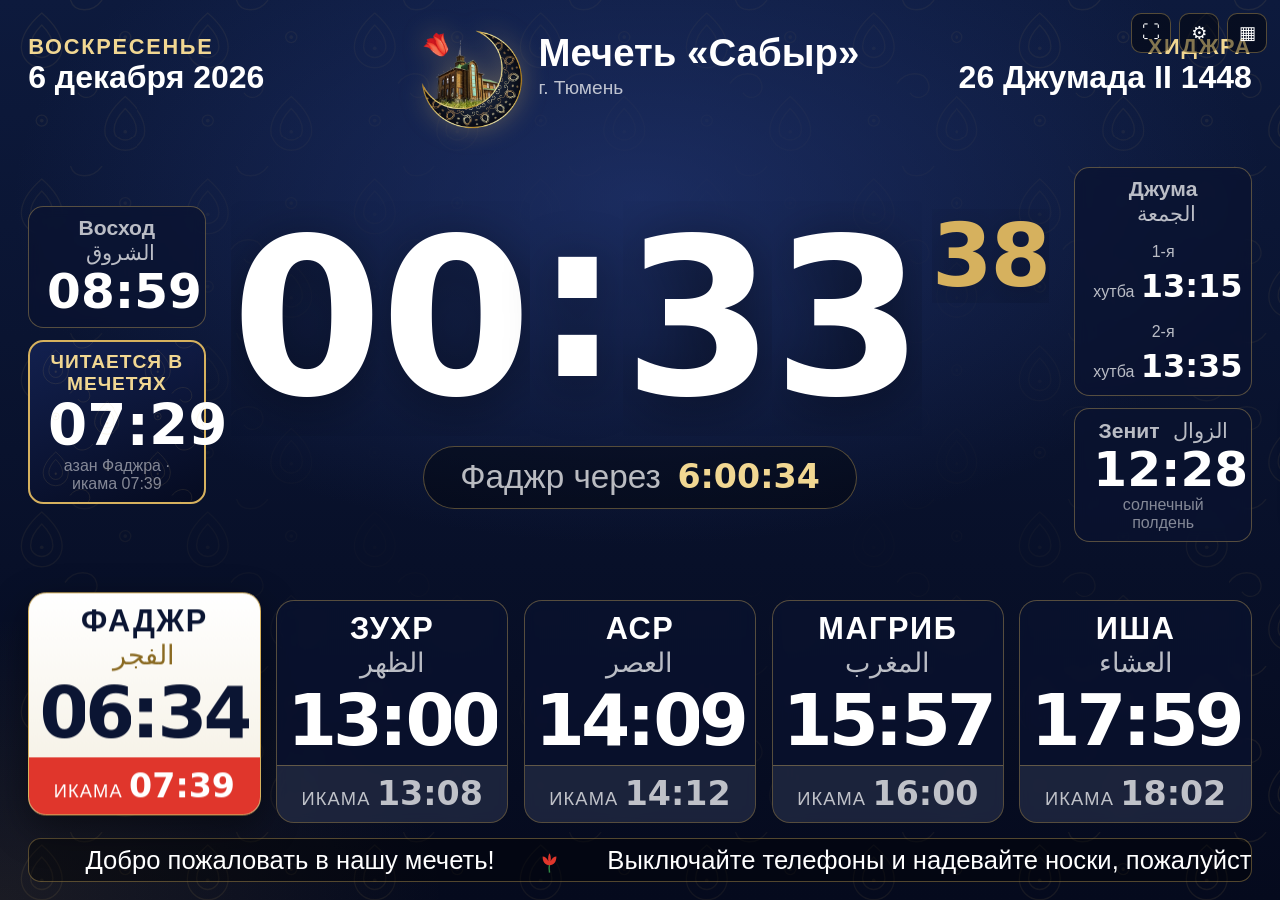
==== tablo/index.html @ 0a92547e "Главная страница, табло и APK для Android Co-Authored-By: Claude Opus 5.5 <noreply@anthropic.com>" ====
<!doctype html>
<html lang="ru" data-accent="emerald">
<head>
<meta charset="utf-8">
<meta name="viewport" content="width=device-width, initial-scale=1">
<title>Табло намаза</title>
<meta name="description" content="Табло намаза для мечети в стиле Mawaqit: большие часы, отсчёт до азана и икамы, «Читается в мечетях», полноэкранные экраны азана и икамы.">
<meta name="theme-color" content="#05100c">
<link rel="icon" href="data:image/svg+xml,%3Csvg xmlns='http://www.w3.org/2000/svg' viewBox='0 0 100 100'%3E%3Ctext y='0.9em' font-size='90'%3E%F0%9F%95%8C%3C/text%3E%3C/svg%3E">
<link rel="stylesheet" href="assets/mawaqit.css?v=20261026">
</head>
<body class="mw">
  <div class="mw-bg" id="bg" aria-hidden="true"></div>

  <main class="mw-screen" id="main">
    <header class="mw-top">
      <div class="mw-date">
        <div class="mw-date-wd"><span id="gWeekday">—</span><span class="mw-weather" id="weather" hidden></span></div>
        <div class="mw-date-d" id="gDate">—</div>
      </div>
      <div class="mw-brand">
        <div class="mw-logo" id="logo" aria-hidden="true">🕌</div>
        <div class="mw-brand-text">
          <h1 id="mosqueName">Мечеть</h1>
          <div class="mw-sub" id="mosqueSub"></div>
        </div>
      </div>
      <div class="mw-date right" id="hijriBlock">
        <div class="mw-date-wd">Хиджра</div>
        <div class="mw-date-d" id="hDate">—</div>
      </div>
    </header>

    <section class="mw-mid">
      <aside class="mw-side">
        <div class="mw-box" id="boxSunrise">
          <div class="bx-name">Восход <span class="ar">الشروق</span></div>
          <div class="bx-time" id="tSunrise">--:--</div>
        </div>
        <div class="mw-box read" id="boxRead">
          <div class="bx-name">Читается в мечетях</div>
          <div class="bx-time" id="tRead">--:--</div>
          <div class="bx-note" id="nRead"></div>
        </div>
      </aside>

      <div class="mw-center">
        <div class="mw-clock" id="clock" aria-label="Текущее время">
          <span class="roll" id="hh"></span><span class="colon">:</span><span class="roll" id="mm"></span><span class="mw-sec roll" id="ss"></span>
        </div>
        <div class="mw-next" id="next">
          <span class="mw-next-label" id="nextLabel">—</span>
          <span class="mw-next-count roll" id="nextCount"></span>
        </div>
      </div>

      <aside class="mw-side">
        <div class="mw-box" id="boxJumuah">
          <div class="bx-name">Джума <span class="ar">الجمعة</span></div>
          <div class="bx-list" id="tJumuah"></div>
        </div>
        <div class="mw-box" id="boxZenith">
          <div class="bx-name">Зенит <span class="ar">الزوال</span></div>
          <div class="bx-time" id="tZenith">--:--</div>
          <div class="bx-note">солнечный полдень</div>
        </div>
      </aside>
    </section>

    <section class="mw-prayers" id="prayers" aria-label="Расписание намазов"></section>

    <footer class="mw-foot" id="foot">
      <div class="mw-ticker" id="ticker" hidden><div class="mw-ticker-track" id="tickerTrack"></div></div>
    </footer>
  </main>

  <div class="mw-popup" id="popup" aria-live="polite">
    <div class="pp-title">Скоро читается в мечетях</div>
    <div class="pp-row"><span class="pp-time" id="ppTime">--:--</span><span class="pp-count" id="ppCount"></span></div>
  </div>

  <div class="mw-overlay" id="overlay" hidden>
    <div class="ov-clock" id="ovClock"></div>
    <div class="ov-ar" id="ovAr"></div>
    <div class="ov-title" id="ovTitle"></div>
    <div class="ov-name" id="ovName"></div>
    <div class="ov-big roll" id="ovBig"></div>
    <div class="ov-note" id="ovNote"></div>
  </div>

  <div class="mw-tools" id="tools">
    <button class="mw-tool" id="btnFull" type="button" title="Во весь экран (клавиша F)" aria-label="Во весь экран">⛶</button>
    <a class="mw-tool" href="admin.html" title="Настройки" aria-label="Настройки">⚙</a>
    <a class="mw-tool" href="classic.html" title="Классическое табло" aria-label="Классическое табло">▦</a>
  </div>

  <noscript><div style="padding:2rem;text-align:center;color:#fff">Для работы табло включите JavaScript.</div></noscript>
  <script src="assets/store.js?v=20261026"></script>
  <script src="assets/prayer-times.js?v=20261026"></script>
  <script src="assets/tyumen.js?v=20261026"></script>
  <script src="assets/backgrounds.js?v=20261026"></script>
  <script src="assets/schedule.js?v=20261026"></script>
  <script src="assets/clock-tick.js?v=20261026"></script>
  <script src="assets/weather.js?v=20261026"></script>
  <script src="assets/cloud.js?v=20261026"></script>
  <script src="assets/mawaqit.js?v=20261026"></script>
</body>
</html>
---- tablo/assets/mawaqit.css ----
/*!
 * mawaqit.css — табло в стиле Mawaqit (index.html).
 * Крупные часы с «выезжающими» секундами, плитки намазов снизу,
 * боковые блоки (восход, «Читается в мечетях», джума, зенит),
 * полноэкранные экраны азана / икамы / намаза / чтения.
 * Размеры — в единицах экрана: одинаково на ТВ, мониторе и телефоне.
 */

[data-accent="emerald"]  { --accent: #2fb98a; --accent-2: #8ce8c5; --accent-ink: #04241a; }
[data-accent="teal"]     { --accent: #2fbcc0; --accent-2: #8fe6e9; --accent-ink: #052427; }
[data-accent="sky"]      { --accent: #58aee8; --accent-2: #a4d4f5; --accent-ink: #062033; }
[data-accent="indigo"]   { --accent: #7d8cf0; --accent-2: #b3bcff; --accent-ink: #101638; }
[data-accent="violet"]   { --accent: #a08bf5; --accent-2: #cabfff; --accent-ink: #1c1136; }
[data-accent="rose"]     { --accent: #dd7f9c; --accent-2: #f2b8c9; --accent-ink: #330c17; }
[data-accent="gold"]     { --accent: #cfa74e; --accent-2: #eeda9f; --accent-ink: #241a05; }
[data-accent="amber"]    { --accent: #d99145; --accent-2: #f0c08a; --accent-ink: #2b1705; }
[data-accent="burgundy"] { --accent: #cf6b7c; --accent-2: #f0a9b6; --accent-ink: #2b0a11; }

/* «Стиль нашей мечети» — как на значке: тёмно-синий полумесяц,
   золотой татарский орнамент, красный тюльпан */
html[data-style="mosque"] {
  --accent: #d6b15e; --accent-2: #f1d792; --accent-ink: #0b1533;
  --tulip: #e0362c;
  --tile: rgba(10, 19, 48, 0.72);
  --tile-border: rgba(214, 177, 94, 0.38);
}

:root {
  --tulip: var(--accent);
  --text: #ffffff;
  --muted: rgba(255, 255, 255, 0.72);
  --faint: rgba(255, 255, 255, 0.5);
  --tile: rgba(8, 14, 12, 0.55);
  --tile-border: rgba(255, 255, 255, 0.14);
  --u: min(1vw, 1.78vh);           /* единица масштаба для 16:9 */
  --font: "Segoe UI", "Roboto", "Helvetica Neue", "Arial", system-ui, sans-serif;
  --font-num: "Roboto Condensed", "Arial Narrow", "Segoe UI", "Roboto", system-ui, sans-serif;
}

* { box-sizing: border-box; }
html, body { margin: 0; height: 100%; }
body.mw {
  background: #05100c;
  color: var(--text);
  font-family: var(--font);
  overflow: hidden;
  -webkit-font-smoothing: antialiased;
}

/* ---------- фон ---------- */
.mw-bg {
  position: fixed; inset: 0; z-index: 0;
  background:
    radial-gradient(80vw 60vh at 50% 18%, color-mix(in srgb, var(--accent) 22%, transparent), transparent 70%),
    radial-gradient(60vw 50vh at 100% 100%, color-mix(in srgb, var(--accent) 14%, transparent), transparent 70%),
    linear-gradient(180deg, #071612 0%, #040a08 100%);
}
html[data-style="mosque"] .mw-bg:not(.has-image) {
  background:
    radial-gradient(70vw 55vh at 50% 22%, rgba(40, 62, 130, .55), transparent 70%),
    radial-gradient(50vw 45vh at 0% 100%, rgba(214, 177, 94, .10), transparent 70%),
    linear-gradient(180deg, #0d1a3d 0%, #050a1d 100%);
}
html[data-style="mosque"] .mw-bg:not(.has-image)::before {
  content: ""; position: absolute; inset: 0;
  background-image: url("data:image/svg+xml,%3Csvg xmlns='http://www.w3.org/2000/svg' width='180' height='180' viewBox='0 0 180 180'%3E%3Cg fill='none' stroke='%23d6b15e' stroke-width='1.4'%3E%3Cpath d='M45 14c15 13 22 26 22 37a22 22 0 0 1-44 0c0-11 7-24 22-37z'/%3E%3Cpath d='M45 27c8 8 12 16 12 23a12 12 0 0 1-24 0c0-7 4-15 12-23z'/%3E%3Cpath d='M135 104c15 13 22 26 22 37a22 22 0 0 1-44 0c0-11 7-24 22-37z'/%3E%3Cpath d='M135 117c8 8 12 16 12 23a12 12 0 0 1-24 0c0-7 4-15 12-23z'/%3E%3Cpath d='M70 90c10-14 30-14 34 0s-14 20-20 10M110 0c-10 14-30 14-34 0'/%3E%3Ccircle cx='135' cy='40' r='6'/%3E%3Ccircle cx='45' cy='130' r='6'/%3E%3C/g%3E%3Cg fill='%23d6b15e'%3E%3Ccircle cx='45' cy='52' r='2'/%3E%3Ccircle cx='135' cy='142' r='2'/%3E%3Ccircle cx='135' cy='40' r='2'/%3E%3Ccircle cx='45' cy='130' r='2'/%3E%3C/g%3E%3C/svg%3E");
  background-size: calc(var(--u) * 13);
  opacity: .09;
  -webkit-mask-image: radial-gradient(ellipse at 50% 45%, transparent 25%, #000 85%);
          mask-image: radial-gradient(ellipse at 50% 45%, transparent 25%, #000 85%);
}
.mw-bg.has-image {
  background-image: var(--bg-image);
  background-size: cover; background-position: center;
  filter: blur(var(--bg-blur, 0px));
  transform: scale(1.04);
}
.mw-bg.has-image::after {
  content: ""; position: absolute; inset: 0;
  background: linear-gradient(180deg, rgba(0,0,0,calc(var(--bg-dim, .45) * .8)) 0%, rgba(0,0,0,var(--bg-dim, .45)) 55%, rgba(0,0,0,calc(var(--bg-dim, .45) + .2)) 100%);
}

/* ---------- сетка экрана ---------- */
.mw-screen {
  position: relative; z-index: 1;
  height: 100vh; height: 100dvh;
  display: grid;
  grid-template-rows: auto 1fr auto auto;
  grid-template-columns: minmax(0, 1fr);
  padding: calc(var(--u) * 1.6) calc(var(--u) * 2.2) calc(var(--u) * 1.4);
  gap: calc(var(--u) * 1.2);
}

/* ---------- верх: даты и название ---------- */
.mw-top {
  display: grid;
  grid-template-columns: 1fr auto 1fr;
  align-items: center;
  gap: calc(var(--u) * 2);
}
.mw-date { line-height: 1.15; }
.mw-date-wd { display: flex; align-items: center; gap: .55em; white-space: nowrap; }
.mw-date.right .mw-date-wd { justify-content: flex-end; }
/* погода — в строке с днём недели, шапка не становится выше */
.mw-weather {
  display: inline-flex; align-items: center; gap: .35em;
  padding-left: .6em; border-left: 1px solid var(--tile-border);
  text-transform: none; letter-spacing: 0; color: var(--text); font-weight: 500;
}
.mw-weather[hidden] { display: none; }
.wx-ico { width: 1.5em; height: 1.5em; color: var(--accent-2); flex: none; }
.wx-t { font-family: var(--font-num); font-size: 1.35em; font-weight: 700; font-variant-numeric: tabular-nums; }
.wx-d { color: var(--muted); }
.mw-date.right { text-align: right; }
.mw-date-wd {
  font-size: calc(var(--u) * 1.7);
  color: var(--accent-2);
  text-transform: uppercase; letter-spacing: .08em; font-weight: 600;
}
.mw-date-d { font-size: calc(var(--u) * 2.5); font-weight: 600; }
.mw-brand { display: flex; align-items: center; gap: calc(var(--u) * 1.2); text-align: left; }
.mw-logo {
  width: calc(var(--u) * 7.4); height: calc(var(--u) * 7.4);
  display: grid; place-items: center;
  font-size: calc(var(--u) * 4.4);
  border-radius: 50%;
  background: #fff;
  border: calc(var(--u) * .3) solid var(--accent);
  box-shadow: 0 0 calc(var(--u) * 2) var(--tile-border);
  overflow: hidden; flex: none;
}
.mw-logo img { width: 112%; height: 112%; object-fit: contain; }
/* свой значок с прозрачным фоном (assets/logo.png) — без круга, крупнее.
   Без отрицательных отступов: на ТВ края кадра срезаются (overscan) */
.mw-logo.own {
  width: calc(var(--u) * 8); height: calc(var(--u) * 8);
  background: none; border: 0; border-radius: 0; box-shadow: none; overflow: visible;
  margin: calc(var(--u) * .6) 0 calc(var(--u) * -1.6);
}
.mw-logo.own img { width: 100%; height: 100%; filter: drop-shadow(0 0 calc(var(--u) * 1) rgba(214, 177, 94, .35)); }
.mw-brand h1 { margin: 0; font-size: calc(var(--u) * 3); font-weight: 700; line-height: 1.1; }
.mw-sub { font-size: calc(var(--u) * 1.5); color: var(--muted); margin-top: .15em; }

/* ---------- середина: часы и боковые блоки ---------- */
.mw-mid {
  display: grid;
  grid-template-columns: minmax(0, 1fr) auto minmax(0, 1fr);
  align-items: center;
  gap: calc(var(--u) * 2);
  min-height: 0;
}
.mw-side { display: flex; flex-direction: column; gap: calc(var(--u) * .9); }
.mw-side:last-child { align-items: flex-end; }
.mw-box {
  position: relative;
  width: min(100%, calc(var(--u) * 24));
  background: var(--tile);
  border: 1px solid var(--tile-border);
  border-radius: calc(var(--u) * 1.2);
  padding: calc(var(--u) * .7) calc(var(--u) * 1.4);
  backdrop-filter: blur(6px); -webkit-backdrop-filter: blur(6px);
  text-align: center;
}
.mw-box[hidden] { display: none; }
.bx-name { font-size: calc(var(--u) * 1.65); font-weight: 600; color: var(--muted); }
.bx-name .ar { font-family: "Geeza Pro", "Noto Naskh Arabic", "Arial", sans-serif; margin-left: .35em; font-weight: 500; }
.bx-time {
  font-family: var(--font-num);
  font-size: calc(var(--u) * 3.8); font-weight: 700; line-height: 1.1;
  font-variant-numeric: tabular-nums;
}
.bx-note { font-size: calc(var(--u) * 1.25); color: var(--faint); }
.bx-list { font-family: var(--font-num); font-size: calc(var(--u) * 2.5); font-weight: 700; line-height: 1.25; font-variant-numeric: tabular-nums; }
.bx-list small { font-family: var(--font); font-size: .5em; font-weight: 500; color: var(--muted); margin-right: .4em; }
.mw-box.passed { opacity: .55; }
.mw-box.today { border-color: var(--accent); box-shadow: 0 0 0 1px var(--accent) inset; }

/* «Читается в мечетях» — выделенный блок */
.mw-box.read {
  background: linear-gradient(160deg, color-mix(in srgb, var(--accent) 34%, rgba(0,0,0,.4)), rgba(0,0,0,.45));
  border-color: color-mix(in srgb, var(--accent) 70%, transparent);
}
.mw-box.read .bx-name { color: var(--accent-2); text-transform: uppercase; letter-spacing: .05em; font-size: calc(var(--u) * 1.5); }
.mw-box.read .bx-time { font-size: calc(var(--u) * 4.4); }
.mw-box.read.next { animation: glow 2.4s ease-in-out infinite; }
@keyframes glow {
  0%, 100% { box-shadow: 0 0 0 0 color-mix(in srgb, var(--accent) 0%, transparent); }
  50% { box-shadow: 0 0 calc(var(--u) * 2.5) calc(var(--u) * .3) color-mix(in srgb, var(--accent) 55%, transparent); }
}

/* Часы */
.mw-center { display: flex; flex-direction: column; align-items: center; min-width: 0; }
.mw-clock {
  display: flex; align-items: flex-start;
  font-family: var(--font-num);
  font-size: min(calc(var(--u) * 17), 27vh);
  font-weight: 700;
  line-height: 1;
  font-variant-numeric: tabular-nums;
  letter-spacing: -0.01em;
  text-shadow: 0 .04em .25em rgba(0,0,0,.45);
}
.mw-clock .colon { animation: blink 1s steps(1) infinite; padding: 0 .02em; transform: translateY(-.04em); }
@keyframes blink { 50% { opacity: .35; } }
.mw-sec {
  font-size: .4em;
  margin-left: .12em;
  margin-top: .1em;
  color: var(--accent);
}
.mw-next {
  margin-top: calc(var(--u) * .8);
  display: inline-flex; align-items: baseline; gap: .5em;
  padding: .35em 1.1em;
  border-radius: 999px;
  background: rgba(0,0,0,.35);
  border: 1px solid var(--tile-border);
  font-size: calc(var(--u) * 2.6);
  white-space: nowrap;
}
.mw-next-label { color: var(--muted); font-weight: 500; }
.mw-next-count { font-family: var(--font-num); font-weight: 700; color: var(--accent-2); font-variant-numeric: tabular-nums; }

/* ---------- «выезжающие» цифры ---------- */
.roll { display: inline-flex; }
.rc {
  position: relative; display: inline-block;
  overflow: hidden;
  height: 1.08em; line-height: 1.08em;
}
.rc > span { display: block; }
.rc > span.in { animation: rollIn .35s cubic-bezier(.2, .9, .25, 1.1) both; }
.rc > span.out { position: absolute; left: 0; top: 0; animation: rollOut .35s ease-in both; }
@keyframes rollIn { from { transform: translateY(95%); opacity: 0; } to { transform: none; opacity: 1; } }
@keyframes rollOut { to { transform: translateY(-95%); opacity: 0; } }
@media (prefers-reduced-motion: reduce) {
  .rc > span.in, .rc > span.out { animation-duration: .01s; }
}

/* ---------- плитки намазов ---------- */
.mw-prayers {
  display: grid;
  grid-template-columns: repeat(5, minmax(0, 1fr));
  gap: calc(var(--u) * 1.2);
}
.pt {
  position: relative;
  background: var(--tile);
  border: 1px solid var(--tile-border);
  border-radius: calc(var(--u) * 1.4);
  padding: calc(var(--u) * .8) calc(var(--u) * .8) 0;
  text-align: center;
  overflow: hidden;
  backdrop-filter: blur(6px); -webkit-backdrop-filter: blur(6px);
  transition: background .6s, color .6s, transform .6s;
  display: flex; flex-direction: column;
}
.pt-ar { font-family: "Geeza Pro", "Noto Naskh Arabic", "Arial", sans-serif; font-size: calc(var(--u) * 2.1); color: var(--muted); line-height: 1.2; }
.pt-ru { font-size: calc(var(--u) * 2.4); font-weight: 700; text-transform: uppercase; letter-spacing: .05em; }
.pt-time {
  justify-content: center;
  font-family: var(--font-num);
  font-size: calc(var(--u) * 5.6); font-weight: 700; line-height: 1.05;
  font-variant-numeric: tabular-nums;
  margin: calc(var(--u) * .2) 0 calc(var(--u) * .5);
}
.pt-iq {
  margin: auto calc(var(--u) * -.8) 0;
  padding: calc(var(--u) * .6) 0 calc(var(--u) * .7);
  background: rgba(255,255,255,.08);
  border-top: 1px solid var(--tile-border);
  font-family: var(--font-num);
  font-size: calc(var(--u) * 2.6); font-weight: 700;
  font-variant-numeric: tabular-nums;
  color: var(--muted);
}
.pt-iq small { font-family: var(--font); font-size: .55em; font-weight: 500; margin-right: .35em; text-transform: uppercase; letter-spacing: .06em; }
.pt-tag {
  position: absolute; top: calc(var(--u) * .6); right: calc(var(--u) * .7);
  font-size: calc(var(--u) * 1.1); font-weight: 600; text-transform: uppercase; letter-spacing: .06em;
  color: var(--accent-2);
}
.pt.passed { opacity: .62; }
/* следующий намаз — светлая плитка, как в Mawaqit */
.pt.next {
  background: linear-gradient(180deg, #ffffff, #eef6f2);
  color: var(--accent-ink);
  border-color: #fff;
  transform: translateY(calc(var(--u) * -.6));
  box-shadow: 0 calc(var(--u) * 1) calc(var(--u) * 3) rgba(0,0,0,.45);
  opacity: 1;
}
.pt.next .pt-ar, .pt.next .pt-tag { color: color-mix(in srgb, var(--accent-ink) 75%, var(--accent)); }
.pt.next .pt-iq { background: var(--accent); color: #fff; border-top-color: var(--accent); }
html[data-style="mosque"] .pt.next { background: linear-gradient(180deg, #ffffff, #f4efe1); border-color: var(--accent); }
html[data-style="mosque"] .pt.next .pt-iq { background: var(--tulip); border-top-color: var(--tulip); }
html[data-style="mosque"] .pt.next .pt-ar, html[data-style="mosque"] .pt.next .pt-tag { color: #8a6a22; }
html[data-style="mosque"] .mw-box.read {
  background: linear-gradient(160deg, var(--panel-a, rgba(20, 34, 82, .92)), var(--panel-b, rgba(6, 11, 32, .92)));
  border: calc(var(--u) * .2) solid var(--accent);
}
html[data-style="mosque"] .mw-box.read::before {
  content: ""; position: absolute; inset: 0; border-radius: inherit;
  background-image: url("data:image/svg+xml,%3Csvg xmlns='http://www.w3.org/2000/svg' width='180' height='180' viewBox='0 0 180 180'%3E%3Cg fill='none' stroke='%23d6b15e' stroke-width='1.4'%3E%3Cpath d='M45 14c15 13 22 26 22 37a22 22 0 0 1-44 0c0-11 7-24 22-37z'/%3E%3Cpath d='M45 27c8 8 12 16 12 23a12 12 0 0 1-24 0c0-7 4-15 12-23z'/%3E%3Cpath d='M135 104c15 13 22 26 22 37a22 22 0 0 1-44 0c0-11 7-24 22-37z'/%3E%3Cpath d='M135 117c8 8 12 16 12 23a12 12 0 0 1-24 0c0-7 4-15 12-23z'/%3E%3Cpath d='M70 90c10-14 30-14 34 0s-14 20-20 10M110 0c-10 14-30 14-34 0'/%3E%3Ccircle cx='135' cy='40' r='6'/%3E%3Ccircle cx='45' cy='130' r='6'/%3E%3C/g%3E%3Cg fill='%23d6b15e'%3E%3Ccircle cx='45' cy='52' r='2'/%3E%3Ccircle cx='135' cy='142' r='2'/%3E%3Ccircle cx='135' cy='40' r='2'/%3E%3Ccircle cx='45' cy='130' r='2'/%3E%3C/g%3E%3C/svg%3E"); background-size: calc(var(--u) * 8); opacity: .14; pointer-events: none;
}
html[data-style="mosque"] .mw-popup { background: linear-gradient(160deg, var(--panel-solid-a, #13235a), var(--panel-solid-b, #070d26)); border: calc(var(--u) * .2) solid var(--accent); }
html[data-style="mosque"] .mw-popup .pp-title { color: var(--accent-2); }
html[data-style="mosque"] .mw-overlay { background: radial-gradient(70vw 60vh at 50% 40%, var(--ov-glow, rgba(40, 62, 130, .7)), transparent 70%), var(--ov-base, #050a1d); }
html[data-style="mosque"] .mw-overlay.prayer { background: #000; }
html[data-style="mosque"] .mw-ticker-item::after { content: ""; width: .9em; height: .9em; top: .25em; background: url("data:image/svg+xml,%3Csvg xmlns='http://www.w3.org/2000/svg' viewBox='0 0 40 40'%3E%3Cpath d='M20 36c-1-6-1-10 0-14' stroke='%232f8a45' stroke-width='2.4' fill='none'/%3E%3Cpath d='M8 8c4 0 8 3 10 8-1-6 0-11 2-14 2 3 3 8 2 14 2-5 6-8 10-8 0 9-4 15-12 15S8 17 8 8z' fill='%23e0362c'/%3E%3C/svg%3E") center / contain no-repeat; }

/* текущий намаз между азаном и икамой */
.pt.now { border-color: var(--accent); box-shadow: 0 0 0 2px var(--accent) inset; opacity: 1; }
.pt.now .pt-iq { color: var(--accent-2); }

/* ---------- бегущая строка ---------- */
.mw-foot:empty, .mw-foot:has(> [hidden]:only-child) { display: none; }
.mw-ticker {
  overflow: hidden;
  border-radius: calc(var(--u) * 1);
  background: rgba(0,0,0,.4);
  border: 1px solid var(--tile-border);
  font-size: calc(var(--u) * 2);
  padding: calc(var(--u) * .5) 0;
  white-space: nowrap;
}
.mw-ticker-track { display: inline-flex; animation: ticker var(--ticker-dur, 45s) linear infinite; }
.mw-ticker-half { display: inline-flex; }
.mw-ticker-item { padding: 0 2.2em; position: relative; }
.mw-ticker-item::after { content: "✦"; position: absolute; right: -.4em; color: var(--accent); }
@keyframes ticker { to { transform: translateX(-50%); } }

/* ---------- всплывающее окно «Скоро читается в мечетях» ---------- */
.mw-popup {
  position: fixed; z-index: 5;
  right: calc(var(--u) * 2.2); top: 50%;
  transform: translate(120%, -50%);
  transition: transform .8s cubic-bezier(.2, .9, .25, 1.1);
  background: linear-gradient(160deg, var(--accent), color-mix(in srgb, var(--accent) 55%, #000));
  color: #fff;
  border-radius: calc(var(--u) * 1.4);
  padding: calc(var(--u) * 1.2) calc(var(--u) * 2);
  box-shadow: 0 calc(var(--u) * 1) calc(var(--u) * 4) rgba(0,0,0,.55);
  min-width: calc(var(--u) * 26);
}
.mw-popup.show { transform: translate(0, -50%); }
.pp-title { font-size: calc(var(--u) * 1.8); font-weight: 700; text-transform: uppercase; letter-spacing: .05em; }
.pp-row { display: flex; align-items: baseline; justify-content: space-between; gap: 1em; font-family: var(--font-num); font-variant-numeric: tabular-nums; }
.pp-time { font-size: calc(var(--u) * 5.5); font-weight: 700; }
.pp-count { font-size: calc(var(--u) * 2.6); font-weight: 600; opacity: .9; }

/* ---------- полноэкранные экраны ---------- */
.mw-overlay {
  position: fixed; inset: 0; z-index: 10;
  display: flex; flex-direction: column; align-items: center; justify-content: center;
  text-align: center;
  padding-top: calc(var(--u) * 6);
  background:
    radial-gradient(70vw 60vh at 50% 40%, color-mix(in srgb, var(--accent) 35%, transparent), transparent 70%),
    var(--ov-base, #030806);
  animation: ovIn .7s ease both;
}
.mw-overlay[hidden] { display: none; }
@keyframes ovIn { from { opacity: 0; transform: scale(1.03); } to { opacity: 1; transform: none; } }
.ov-clock {
  position: absolute; top: calc(var(--u) * 2); left: 0; right: 0;
  font-family: var(--font-num); font-size: calc(var(--u) * 4); font-weight: 700; color: var(--muted);
  font-variant-numeric: tabular-nums;
}
.ov-ar { font-family: "Geeza Pro", "Noto Naskh Arabic", "Arial", sans-serif; font-size: calc(var(--u) * 6); color: var(--accent-2); line-height: 1.3; }
.ov-title { font-size: calc(var(--u) * 7.5); font-weight: 800; text-transform: uppercase; letter-spacing: .06em; line-height: 1.05; }
.ov-name { font-size: calc(var(--u) * 4.5); font-weight: 600; color: var(--accent-2); margin-top: .2em; }
.ov-big {
  font-family: var(--font-num);
  font-size: min(calc(var(--u) * 20), 34vh); font-weight: 700; line-height: 1;
  font-variant-numeric: tabular-nums;
  margin-top: calc(var(--u) * 1);
}
.ov-big:empty { display: none; }
.ov-note { font-size: calc(var(--u) * 2.6); color: var(--muted); margin-top: calc(var(--u) * 1.5); max-width: 80vw; }
.mw-overlay.adhan .ov-title { animation: pulse 2s ease-in-out infinite; }
@keyframes pulse { 50% { opacity: .55; transform: scale(.97); } }
.mw-overlay.prayer { background: #000; }
.mw-overlay.prayer .ov-title { font-size: calc(var(--u) * 3.6); color: rgba(255,255,255,.35); letter-spacing: .12em; }
.mw-overlay.prayer .ov-clock, .mw-overlay.prayer .ov-note { color: rgba(255,255,255,.25); }
.mw-overlay.prayer .ov-ar { color: rgba(255,255,255,.3); }
.mw-overlay.iqama.soon .ov-big { color: var(--accent-2); }

/* ---------- кнопки (прячутся, когда мышь не двигается) ---------- */
.mw-tools {
  position: fixed; z-index: 20; top: calc(var(--u) * 1); right: calc(var(--u) * 1);
  display: flex; gap: 8px;
  transition: opacity .5s;
}
body.idle .mw-tools { opacity: 0; pointer-events: none; }
body.idle { cursor: none; }
.mw-tool {
  width: 40px; height: 40px; display: grid; place-items: center;
  border-radius: 10px; border: 1px solid var(--tile-border);
  background: rgba(0,0,0,.45); color: #fff; text-decoration: none; font-size: 18px; cursor: pointer;
}
.mw-tool:hover { border-color: var(--accent); color: var(--accent-2); }

/* ---------- вертикальный экран и телефон ---------- */
@media (max-aspect-ratio: 1/1) {
  :root { --u: min(1.9vw, 1.05vh); }
  body.mw { overflow: auto; }
  .mw-screen { height: auto; min-height: 100dvh; grid-template-rows: auto auto auto auto; padding: 16px; gap: 14px; }
  .mw-top { grid-template-columns: 1fr 1fr; }
  .mw-brand { grid-column: 1 / -1; grid-row: 1; justify-content: center; }
  .mw-mid { grid-template-columns: 1fr 1fr; }
  .mw-center { grid-column: 1 / -1; grid-row: 1; }
  .mw-side, .mw-side:last-child { align-items: stretch; }
  .mw-box { width: 100%; }
  .mw-clock { font-size: 24vw; }
  .mw-next { font-size: max(15px, calc(var(--u) * 2.6)); }
  .mw-prayers { grid-template-columns: 1fr; gap: 8px; }
  .pt {
    display: grid; grid-template-columns: 1fr auto auto; align-items: center;
    text-align: left; padding: 10px 14px; gap: 12px;
  }
  .pt.next { transform: none; }
  .pt-head { display: flex; gap: 10px; align-items: baseline; }
  .pt-time { margin: 0; font-size: 34px; }
  .pt-iq { margin: 0; padding: 4px 10px; border: 0; border-radius: 8px; font-size: 18px; }
  .pt-tag { top: 2px; right: 10px; font-size: 10px; }
  .pt-tag:empty { display: none; }
  .mw-popup { left: 16px; right: 16px; top: auto; bottom: 16px; min-width: 0; transform: translateY(150%); }
  .mw-popup.show { transform: none; }
}

/* ---------- облегчённый режим для приложения на ТВ (слабые приставки) ----------
   Размытие под плитками (backdrop-filter) пересчитывается на каждом кадре
   бегущей строки — на ТВ это 1,5 ядра процессора постоянно и зависания.
   Без него плитки остаются полупрозрачными, бегущая строка — на своём слое. */
html.lite .mw-box, html.lite .pt { backdrop-filter: none; -webkit-backdrop-filter: none; }
html.lite .mw-box.read.next {
  animation: none;
  box-shadow: 0 0 calc(var(--u) * 2) calc(var(--u) * .2) color-mix(in srgb, var(--accent) 45%, transparent);
}
html.lite .mw-ticker { contain: paint; }
/* бесконечные CSS-анимации заставляют рисовать кадр на каждом тике экрана — на ТВ их нет */
html.lite .mw-clock .colon { animation: none; }
/* «выезд» цифр каждую секунду — ~20 кадров в секунду; на ТВ цифры меняются сразу */
html.lite .rc > span.in { animation: none; }
html.lite .rc > span.out { display: none; }
html.lite .mw-clock.dim .colon { opacity: .35; }
html.lite .mw-overlay.adhan .ov-title { animation: none; }
html.lite .mw-ticker-track { will-change: transform; animation: none; }
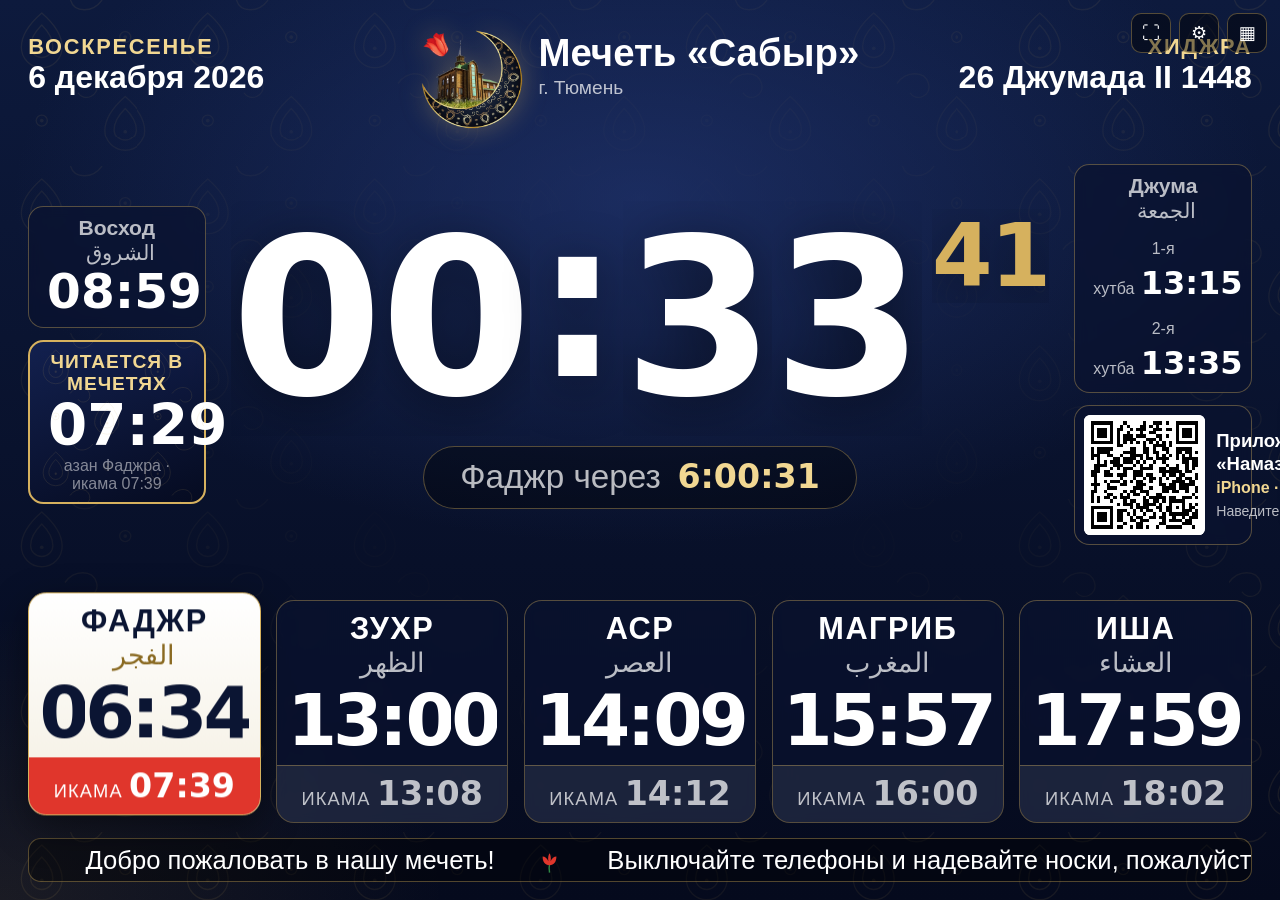
==== commit ecd9aab8: "Страница приложений для прихожан (iPhone и Android) и QR-код на табло" ====
--- a/tablo/index.html
+++ b/tablo/index.html
@@ -7,7 +7,7 @@
 <meta name="description" content="Табло намаза для мечети в стиле Mawaqit: большие часы, отсчёт до азана и икамы, «Читается в мечетях», полноэкранные экраны азана и икамы.">
 <meta name="theme-color" content="#05100c">
 <link rel="icon" href="data:image/svg+xml,%3Csvg xmlns='http://www.w3.org/2000/svg' viewBox='0 0 100 100'%3E%3Ctext y='0.9em' font-size='90'%3E%F0%9F%95%8C%3C/text%3E%3C/svg%3E">
-<link rel="stylesheet" href="assets/mawaqit.css?v=20261026">
+<link rel="stylesheet" href="assets/mawaqit.css?v=20261107">
 </head>
 <body class="mw">
   <div class="mw-bg" id="bg" aria-hidden="true"></div>
@@ -64,6 +64,14 @@
           <div class="bx-time" id="tZenith">--:--</div>
           <div class="bx-note">солнечный полдень</div>
         </div>
+        <div class="mw-box app" id="boxApp" hidden>
+          <img class="app-qr" src="assets/qr-app.svg" alt="QR-код: приложение для iPhone и Android">
+          <div class="app-text">
+            <div class="app-title">Приложение «Намаз»</div>
+            <div class="app-sub">iPhone · Android</div>
+            <div class="app-hint">Наведите камеру</div>
+          </div>
+        </div>
       </aside>
     </section>
 
@@ -95,14 +103,14 @@
   </div>
 
   <noscript><div style="padding:2rem;text-align:center;color:#fff">Для работы табло включите JavaScript.</div></noscript>
-  <script src="assets/store.js?v=20261026"></script>
-  <script src="assets/prayer-times.js?v=20261026"></script>
-  <script src="assets/tyumen.js?v=20261026"></script>
-  <script src="assets/backgrounds.js?v=20261026"></script>
-  <script src="assets/schedule.js?v=20261026"></script>
-  <script src="assets/clock-tick.js?v=20261026"></script>
-  <script src="assets/weather.js?v=20261026"></script>
-  <script src="assets/cloud.js?v=20261026"></script>
-  <script src="assets/mawaqit.js?v=20261026"></script>
+  <script src="assets/store.js?v=20261107"></script>
+  <script src="assets/prayer-times.js?v=20261107"></script>
+  <script src="assets/tyumen.js?v=20261107"></script>
+  <script src="assets/backgrounds.js?v=20261107"></script>
+  <script src="assets/schedule.js?v=20261107"></script>
+  <script src="assets/clock-tick.js?v=20261107"></script>
+  <script src="assets/weather.js?v=20261107"></script>
+  <script src="assets/cloud.js?v=20261107"></script>
+  <script src="assets/mawaqit.js?v=20261107"></script>
 </body>
 </html>
--- a/tablo/assets/mawaqit.css
+++ b/tablo/assets/mawaqit.css
@@ -173,6 +173,24 @@
 .bx-list { font-family: var(--font-num); font-size: calc(var(--u) * 2.5); font-weight: 700; line-height: 1.25; font-variant-numeric: tabular-nums; }
 .bx-list small { font-family: var(--font); font-size: .5em; font-weight: 500; color: var(--muted); margin-right: .4em; }
 .mw-box.passed { opacity: .55; }
+/* QR-код приложения для прихожан */
+.mw-box.app {
+  display: flex; align-items: center; gap: calc(var(--u) * .9);
+  padding: calc(var(--u) * .7) calc(var(--u) * 1.1) calc(var(--u) * .7) calc(var(--u) * .7); text-align: left;
+}
+.mw-box.app[hidden] { display: none; }
+.app-qr {
+  width: calc(var(--u) * 9.4); height: calc(var(--u) * 9.4); flex: none;
+  border-radius: calc(var(--u) * .5); background: #fff;
+  image-rendering: pixelated;
+}
+.app-text { min-width: 0; line-height: 1.2; }
+.app-title { font-size: calc(var(--u) * 1.45); font-weight: 700; }
+.app-sub { font-size: calc(var(--u) * 1.25); white-space: nowrap; color: var(--accent-2); font-weight: 600; margin-top: .2em; }
+.app-hint { font-size: calc(var(--u) * 1.1); color: var(--muted); margin-top: .4em; white-space: nowrap; }
+/* Зенит и QR-код сменяют друг друга — одной высоты, чтобы часы не прыгали */
+#boxZenith, .mw-box.app { min-height: calc(var(--u) * 11); }
+#boxZenith:not([hidden]) { display: flex; flex-direction: column; justify-content: center; }
 .mw-box.today { border-color: var(--accent); box-shadow: 0 0 0 1px var(--accent) inset; }
 
 /* «Читается в мечетях» — выделенный блок */
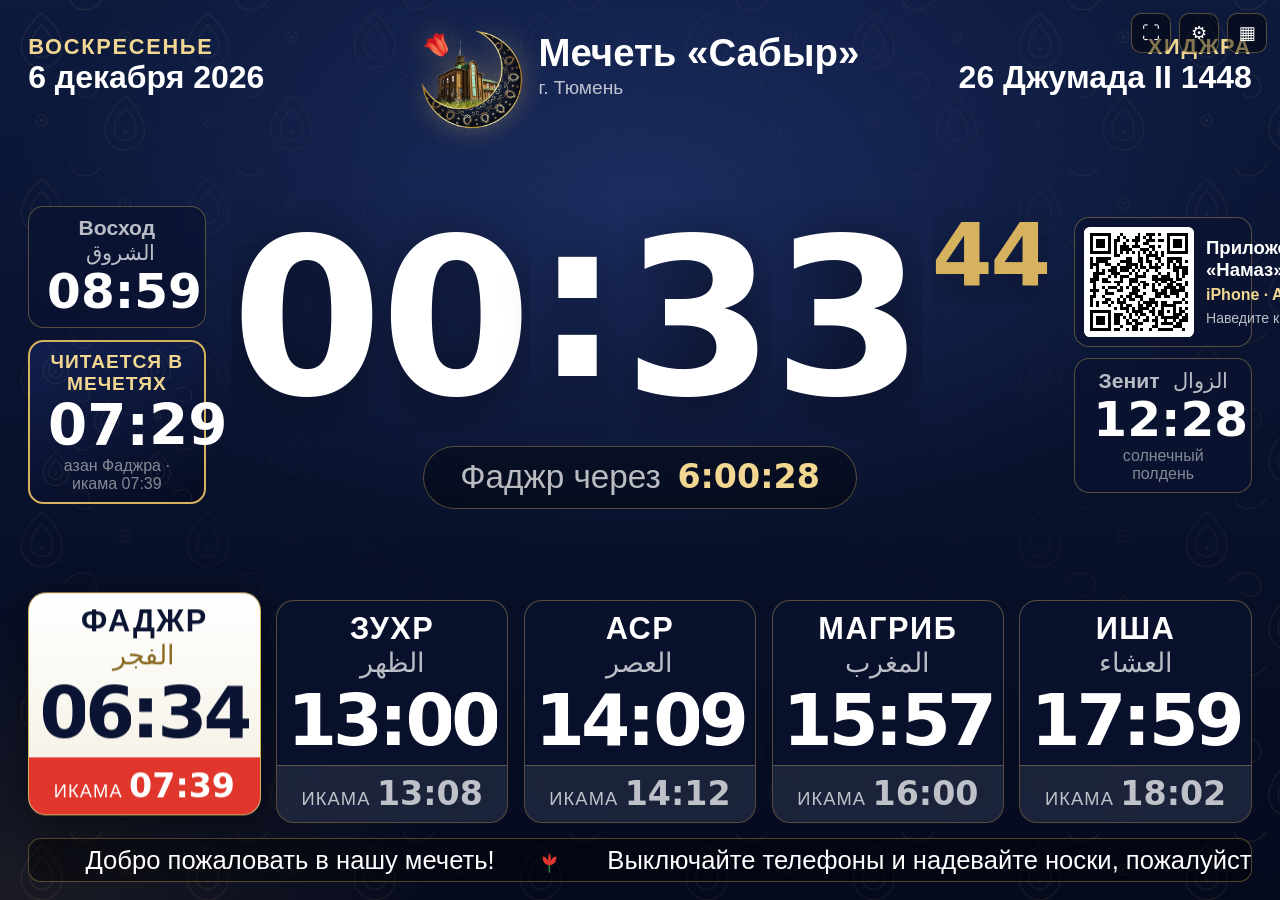
==== commit 93d4c3c8: "Табло 1.5: QR-код приложения Co-Authored-By: Claude Opus 5.5 (1M context) <noreply@anthropic.com>" ====
--- a/tablo/index.html
+++ b/tablo/index.html
@@ -7,7 +7,7 @@
 <meta name="description" content="Табло намаза для мечети в стиле Mawaqit: большие часы, отсчёт до азана и икамы, «Читается в мечетях», полноэкранные экраны азана и икамы.">
 <meta name="theme-color" content="#05100c">
 <link rel="icon" href="data:image/svg+xml,%3Csvg xmlns='http://www.w3.org/2000/svg' viewBox='0 0 100 100'%3E%3Ctext y='0.9em' font-size='90'%3E%F0%9F%95%8C%3C/text%3E%3C/svg%3E">
-<link rel="stylesheet" href="assets/mawaqit.css?v=20261107">
+<link rel="stylesheet" href="assets/mawaqit.css?v=20261112">
 </head>
 <body class="mw">
   <div class="mw-bg" id="bg" aria-hidden="true"></div>
@@ -59,11 +59,6 @@
           <div class="bx-name">Джума <span class="ar">الجمعة</span></div>
           <div class="bx-list" id="tJumuah"></div>
         </div>
-        <div class="mw-box" id="boxZenith">
-          <div class="bx-name">Зенит <span class="ar">الزوال</span></div>
-          <div class="bx-time" id="tZenith">--:--</div>
-          <div class="bx-note">солнечный полдень</div>
-        </div>
         <div class="mw-box app" id="boxApp" hidden>
           <img class="app-qr" src="assets/qr-app.svg" alt="QR-код: приложение для iPhone и Android">
           <div class="app-text">
@@ -71,6 +66,11 @@
             <div class="app-sub">iPhone · Android</div>
             <div class="app-hint">Наведите камеру</div>
           </div>
+        </div>
+        <div class="mw-box" id="boxZenith">
+          <div class="bx-name">Зенит <span class="ar">الزوال</span></div>
+          <div class="bx-time" id="tZenith">--:--</div>
+          <div class="bx-note">солнечный полдень</div>
         </div>
       </aside>
     </section>
@@ -103,14 +103,14 @@
   </div>
 
   <noscript><div style="padding:2rem;text-align:center;color:#fff">Для работы табло включите JavaScript.</div></noscript>
-  <script src="assets/store.js?v=20261107"></script>
-  <script src="assets/prayer-times.js?v=20261107"></script>
-  <script src="assets/tyumen.js?v=20261107"></script>
-  <script src="assets/backgrounds.js?v=20261107"></script>
-  <script src="assets/schedule.js?v=20261107"></script>
-  <script src="assets/clock-tick.js?v=20261107"></script>
-  <script src="assets/weather.js?v=20261107"></script>
-  <script src="assets/cloud.js?v=20261107"></script>
-  <script src="assets/mawaqit.js?v=20261107"></script>
+  <script src="assets/store.js?v=20261112"></script>
+  <script src="assets/prayer-times.js?v=20261112"></script>
+  <script src="assets/tyumen.js?v=20261112"></script>
+  <script src="assets/backgrounds.js?v=20261112"></script>
+  <script src="assets/schedule.js?v=20261112"></script>
+  <script src="assets/clock-tick.js?v=20261112"></script>
+  <script src="assets/weather.js?v=20261112"></script>
+  <script src="assets/cloud.js?v=20261112"></script>
+  <script src="assets/mawaqit.js?v=20261112"></script>
 </body>
 </html>
--- a/tablo/assets/mawaqit.css
+++ b/tablo/assets/mawaqit.css
@@ -180,7 +180,7 @@
 }
 .mw-box.app[hidden] { display: none; }
 .app-qr {
-  width: calc(var(--u) * 9.4); height: calc(var(--u) * 9.4); flex: none;
+  width: calc(var(--u) * 8.6); height: calc(var(--u) * 8.6); flex: none;
   border-radius: calc(var(--u) * .5); background: #fff;
   image-rendering: pixelated;
 }
@@ -188,8 +188,8 @@
 .app-title { font-size: calc(var(--u) * 1.45); font-weight: 700; }
 .app-sub { font-size: calc(var(--u) * 1.25); white-space: nowrap; color: var(--accent-2); font-weight: 600; margin-top: .2em; }
 .app-hint { font-size: calc(var(--u) * 1.1); color: var(--muted); margin-top: .4em; white-space: nowrap; }
-/* Зенит и QR-код сменяют друг друга — одной высоты, чтобы часы не прыгали */
-#boxZenith, .mw-box.app { min-height: calc(var(--u) * 11); }
+/* Зенит и QR-код одной высоты */
+#boxZenith, .mw-box.app { min-height: calc(var(--u) * 9.6); }
 #boxZenith:not([hidden]) { display: flex; flex-direction: column; justify-content: center; }
 .mw-box.today { border-color: var(--accent); box-shadow: 0 0 0 1px var(--accent) inset; }
 
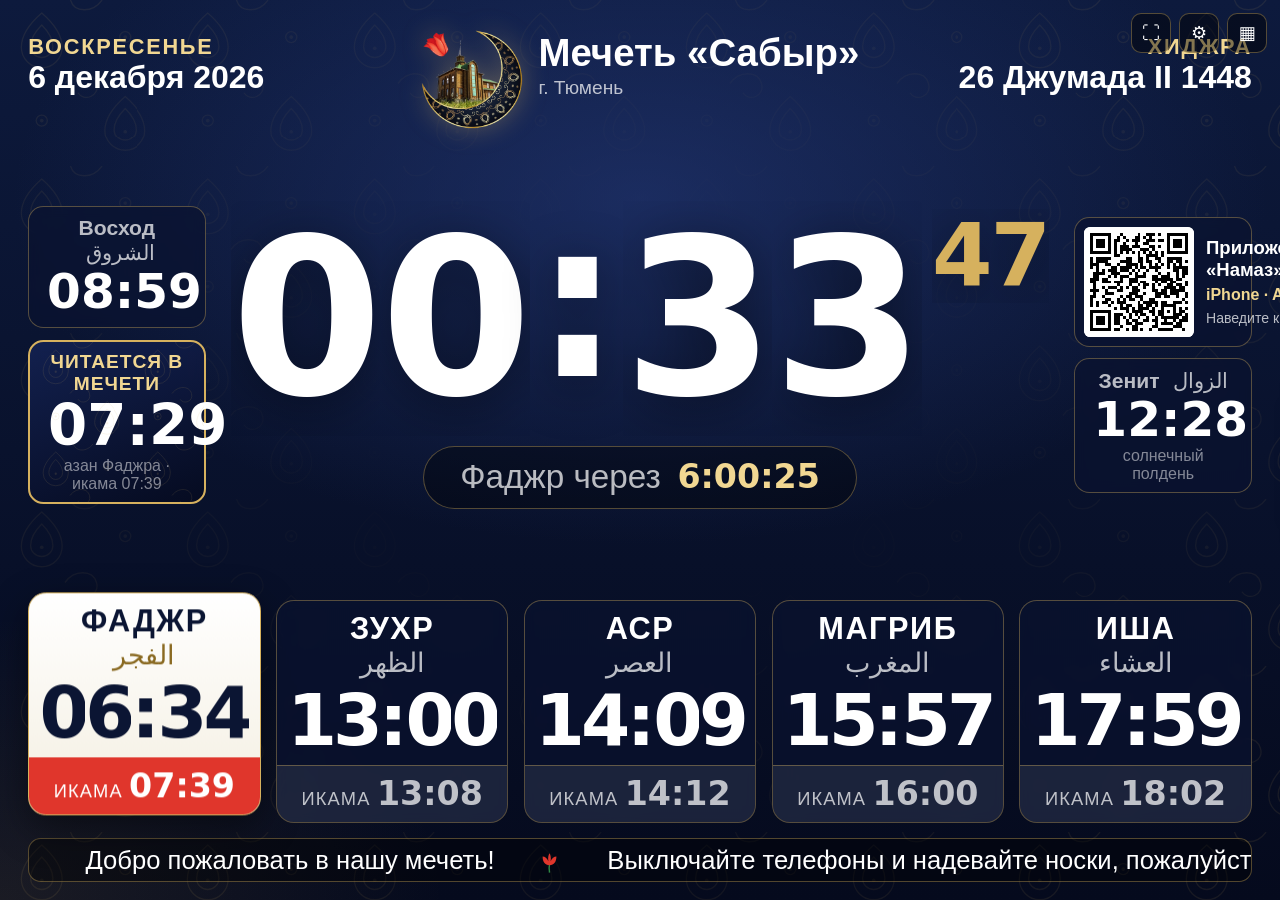
==== commit 61aaa49b: "«Читается в мечети» вместо «в мечетях»; табло 1.6, телефон 1.4 Co-Authored-By: Claude Opus 5.5 <nore" ====
--- a/tablo/index.html
+++ b/tablo/index.html
@@ -4,10 +4,10 @@
 <meta charset="utf-8">
 <meta name="viewport" content="width=device-width, initial-scale=1">
 <title>Табло намаза</title>
-<meta name="description" content="Табло намаза для мечети в стиле Mawaqit: большие часы, отсчёт до азана и икамы, «Читается в мечетях», полноэкранные экраны азана и икамы.">
+<meta name="description" content="Табло намаза для мечети в стиле Mawaqit: большие часы, отсчёт до азана и икамы, «Читается в мечети», полноэкранные экраны азана и икамы.">
 <meta name="theme-color" content="#05100c">
 <link rel="icon" href="data:image/svg+xml,%3Csvg xmlns='http://www.w3.org/2000/svg' viewBox='0 0 100 100'%3E%3Ctext y='0.9em' font-size='90'%3E%F0%9F%95%8C%3C/text%3E%3C/svg%3E">
-<link rel="stylesheet" href="assets/mawaqit.css?v=20261112">
+<link rel="stylesheet" href="assets/mawaqit.css?v=20261112b">
 </head>
 <body class="mw">
   <div class="mw-bg" id="bg" aria-hidden="true"></div>
@@ -38,7 +38,7 @@
           <div class="bx-time" id="tSunrise">--:--</div>
         </div>
         <div class="mw-box read" id="boxRead">
-          <div class="bx-name">Читается в мечетях</div>
+          <div class="bx-name">Читается в мечети</div>
           <div class="bx-time" id="tRead">--:--</div>
           <div class="bx-note" id="nRead"></div>
         </div>
@@ -83,7 +83,7 @@
   </main>
 
   <div class="mw-popup" id="popup" aria-live="polite">
-    <div class="pp-title">Скоро читается в мечетях</div>
+    <div class="pp-title">Скоро читается в мечети</div>
     <div class="pp-row"><span class="pp-time" id="ppTime">--:--</span><span class="pp-count" id="ppCount"></span></div>
   </div>
 
@@ -103,14 +103,14 @@
   </div>
 
   <noscript><div style="padding:2rem;text-align:center;color:#fff">Для работы табло включите JavaScript.</div></noscript>
-  <script src="assets/store.js?v=20261112"></script>
-  <script src="assets/prayer-times.js?v=20261112"></script>
-  <script src="assets/tyumen.js?v=20261112"></script>
-  <script src="assets/backgrounds.js?v=20261112"></script>
-  <script src="assets/schedule.js?v=20261112"></script>
-  <script src="assets/clock-tick.js?v=20261112"></script>
-  <script src="assets/weather.js?v=20261112"></script>
-  <script src="assets/cloud.js?v=20261112"></script>
-  <script src="assets/mawaqit.js?v=20261112"></script>
+  <script src="assets/store.js?v=20261112b"></script>
+  <script src="assets/prayer-times.js?v=20261112b"></script>
+  <script src="assets/tyumen.js?v=20261112b"></script>
+  <script src="assets/backgrounds.js?v=20261112b"></script>
+  <script src="assets/schedule.js?v=20261112b"></script>
+  <script src="assets/clock-tick.js?v=20261112b"></script>
+  <script src="assets/weather.js?v=20261112b"></script>
+  <script src="assets/cloud.js?v=20261112b"></script>
+  <script src="assets/mawaqit.js?v=20261112b"></script>
 </body>
 </html>
--- a/tablo/assets/mawaqit.css
+++ b/tablo/assets/mawaqit.css
@@ -1,7 +1,7 @@
 /*!
  * mawaqit.css — табло в стиле Mawaqit (index.html).
  * Крупные часы с «выезжающими» секундами, плитки намазов снизу,
- * боковые блоки (восход, «Читается в мечетях», джума, зенит),
+ * боковые блоки (восход, «Читается в мечети», джума, зенит),
  * полноэкранные экраны азана / икамы / намаза / чтения.
  * Размеры — в единицах экрана: одинаково на ТВ, мониторе и телефоне.
  */
@@ -193,7 +193,7 @@
 #boxZenith:not([hidden]) { display: flex; flex-direction: column; justify-content: center; }
 .mw-box.today { border-color: var(--accent); box-shadow: 0 0 0 1px var(--accent) inset; }
 
-/* «Читается в мечетях» — выделенный блок */
+/* «Читается в мечети» — выделенный блок */
 .mw-box.read {
   background: linear-gradient(160deg, color-mix(in srgb, var(--accent) 34%, rgba(0,0,0,.4)), rgba(0,0,0,.45));
   border-color: color-mix(in srgb, var(--accent) 70%, transparent);
@@ -348,7 +348,7 @@
 .mw-ticker-item::after { content: "✦"; position: absolute; right: -.4em; color: var(--accent); }
 @keyframes ticker { to { transform: translateX(-50%); } }
 
-/* ---------- всплывающее окно «Скоро читается в мечетях» ---------- */
+/* ---------- всплывающее окно «Скоро читается в мечети» ---------- */
 .mw-popup {
   position: fixed; z-index: 5;
   right: calc(var(--u) * 2.2); top: 50%;
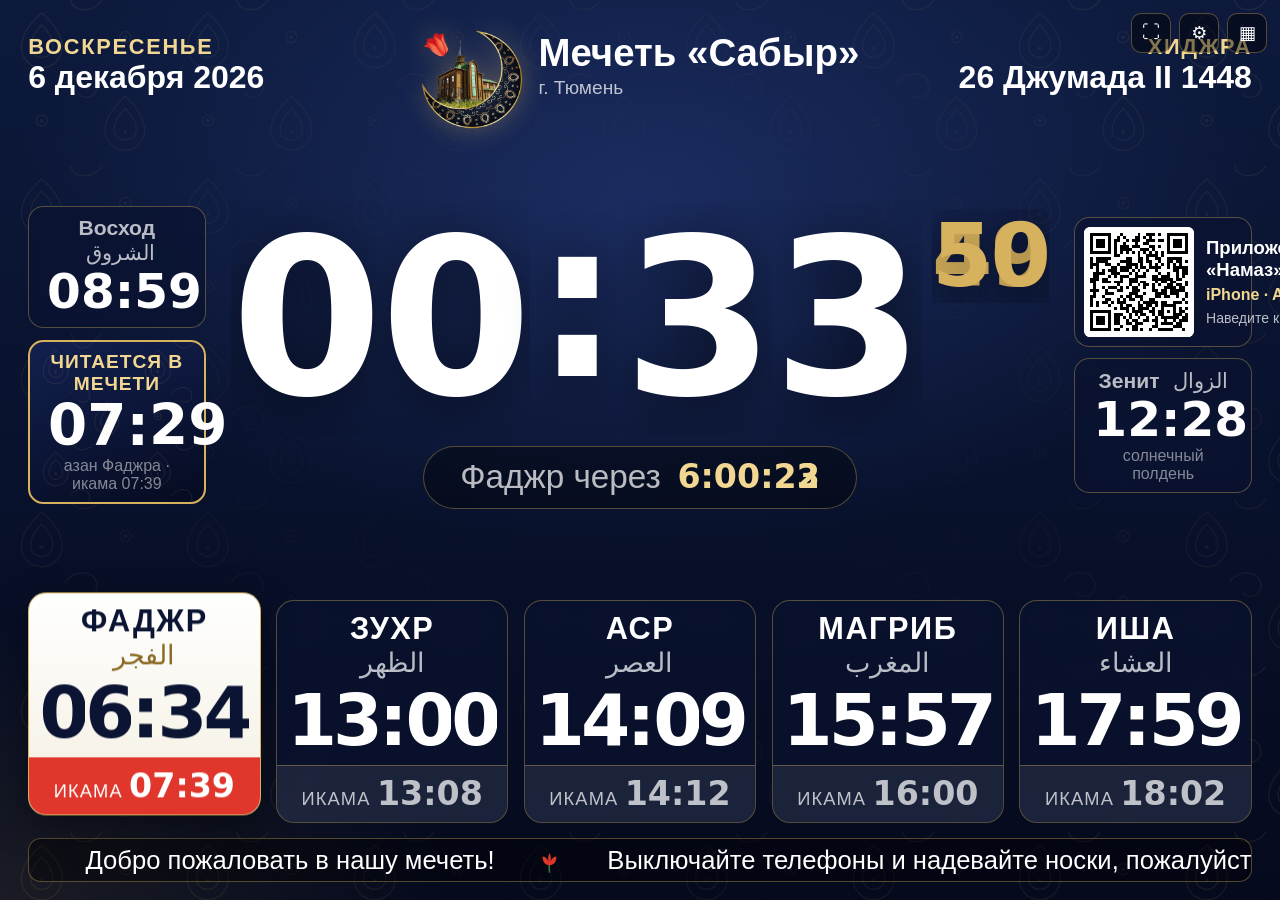
==== commit 9bef865a: "Табло 1.6: цифровая метка версии файлов Co-Authored-By: Claude Opus 5.5 <noreply@anthropic.com>" ====
--- a/tablo/index.html
+++ b/tablo/index.html
@@ -7,7 +7,7 @@
 <meta name="description" content="Табло намаза для мечети в стиле Mawaqit: большие часы, отсчёт до азана и икамы, «Читается в мечети», полноэкранные экраны азана и икамы.">
 <meta name="theme-color" content="#05100c">
 <link rel="icon" href="data:image/svg+xml,%3Csvg xmlns='http://www.w3.org/2000/svg' viewBox='0 0 100 100'%3E%3Ctext y='0.9em' font-size='90'%3E%F0%9F%95%8C%3C/text%3E%3C/svg%3E">
-<link rel="stylesheet" href="assets/mawaqit.css?v=20261112b">
+<link rel="stylesheet" href="assets/mawaqit.css?v=202611122">
 </head>
 <body class="mw">
   <div class="mw-bg" id="bg" aria-hidden="true"></div>
@@ -103,14 +103,14 @@
   </div>
 
   <noscript><div style="padding:2rem;text-align:center;color:#fff">Для работы табло включите JavaScript.</div></noscript>
-  <script src="assets/store.js?v=20261112b"></script>
-  <script src="assets/prayer-times.js?v=20261112b"></script>
-  <script src="assets/tyumen.js?v=20261112b"></script>
-  <script src="assets/backgrounds.js?v=20261112b"></script>
-  <script src="assets/schedule.js?v=20261112b"></script>
-  <script src="assets/clock-tick.js?v=20261112b"></script>
-  <script src="assets/weather.js?v=20261112b"></script>
-  <script src="assets/cloud.js?v=20261112b"></script>
-  <script src="assets/mawaqit.js?v=20261112b"></script>
+  <script src="assets/store.js?v=202611122"></script>
+  <script src="assets/prayer-times.js?v=202611122"></script>
+  <script src="assets/tyumen.js?v=202611122"></script>
+  <script src="assets/backgrounds.js?v=202611122"></script>
+  <script src="assets/schedule.js?v=202611122"></script>
+  <script src="assets/clock-tick.js?v=202611122"></script>
+  <script src="assets/weather.js?v=202611122"></script>
+  <script src="assets/cloud.js?v=202611122"></script>
+  <script src="assets/mawaqit.js?v=202611122"></script>
 </body>
 </html>
